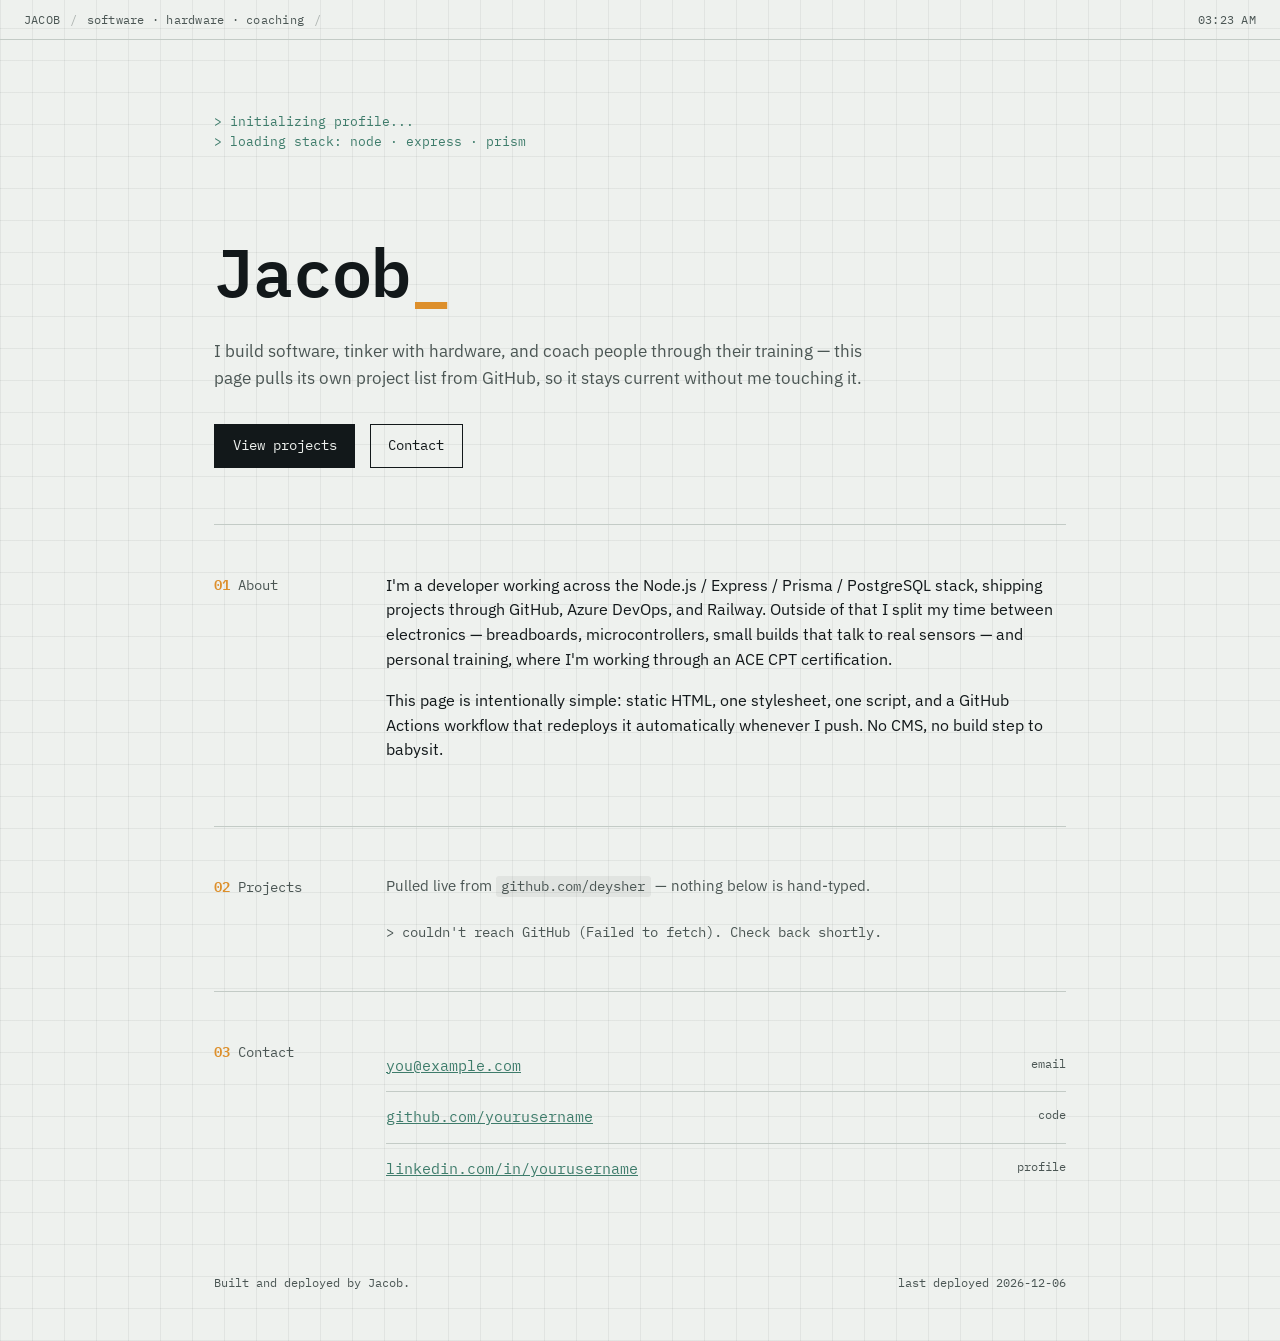
==== index.html @ d07df286 "Initial portfolio" ====
<!DOCTYPE html>
<html lang="en">
<head>
<meta charset="UTF-8" />
<meta name="viewport" content="width=device-width, initial-scale=1.0" />
<title>Jacob — Software / Hardware / Coaching</title>
<meta name="description" content="Portfolio of Jacob — software development, hardware projects, and personal training." />
<link rel="preconnect" href="https://fonts.googleapis.com">
<link rel="preconnect" href="https://fonts.gstatic.com" crossorigin>
<link href="https://fonts.googleapis.com/css2?family=IBM+Plex+Mono:wght@400;500;600&family=IBM+Plex+Sans:wght@400;500;600;700&display=swap" rel="stylesheet">
<link rel="stylesheet" href="style.css">
</head>
<body>

  <div class="statusbar">
    <span class="statusbar__item">JACOB</span>
    <span class="statusbar__sep">/</span>
    <span class="statusbar__item">software · hardware · coaching</span>
    <span class="statusbar__sep">/</span>
    <span class="statusbar__item" id="clock"></span>
  </div>

  <header class="hero">
    <pre class="boot" id="boot" aria-live="polite"></pre>
    <h1 class="hero__title">Jacob<span class="hero__cursor">_</span></h1>
    <p class="hero__tagline">I build software, tinker with hardware, and coach people through
      their training — this page pulls its own project list from GitHub, so it stays
      current without me touching it.</p>
    <div class="hero__links">
      <a href="#projects" class="btn btn--primary">View projects</a>
      <a href="#contact" class="btn">Contact</a>
    </div>
  </header>

  <main>

    <section class="section" id="about">
      <div class="section__label">
        <span class="index">01</span>
        <span>About</span>
      </div>
      <div class="section__body">
        <p>
          I'm a developer working across the Node.js / Express / Prisma / PostgreSQL stack,
          shipping projects through GitHub, Azure DevOps, and Railway. Outside of that I split
          my time between electronics — breadboards, microcontrollers, small builds that talk
          to real sensors — and personal training, where I'm working through an ACE CPT
          certification.
        </p>
        <p>
          This page is intentionally simple: static HTML, one stylesheet, one script, and a
          GitHub Actions workflow that redeploys it automatically whenever I push. No CMS,
          no build step to babysit.
        </p>
      </div>
    </section>

    <section class="section" id="projects">
      <div class="section__label">
        <span class="index">02</span>
        <span>Projects</span>
      </div>
      <div class="section__body">
        <p class="projects__note">Pulled live from
          <code id="gh-user-label">github.com/yourusername</code> — nothing below is hand-typed.</p>
        <ul class="projects__list" id="projects-list">
          <li class="projects__status" id="projects-status">&gt; fetching repositories…</li>
        </ul>
      </div>
    </section>

    <section class="section" id="contact">
      <div class="section__label">
        <span class="index">03</span>
        <span>Contact</span>
      </div>
      <div class="section__body">
        <ul class="linklist">
          <li><a href="mailto:you@example.com">you@example.com</a><span class="linklist__meta">email</span></li>
          <li><a href="https://github.com/yourusername" target="_blank" rel="noopener">github.com/yourusername</a><span class="linklist__meta">code</span></li>
          <li><a href="https://linkedin.com/in/yourusername" target="_blank" rel="noopener">linkedin.com/in/yourusername</a><span class="linklist__meta">profile</span></li>
        </ul>
      </div>
    </section>

  </main>

  <footer class="footer">
    <span>Built and deployed by Jacob.</span>
    <span id="build-stamp"></span>
  </footer>

  <script src="script.js"></script>
</body>
</html>
---- style.css ----
:root {
  --paper: #eef1ee;
  --paper-line: rgba(18, 24, 26, 0.06);
  --ink: #12181a;
  --ink-soft: #4b5654;
  --line: #c3cbc6;
  --amber: #dd8f2b;
  --trace: #3e7c6b;

  --mono: 'IBM Plex Mono', ui-monospace, SFMono-Regular, Menlo, monospace;
  --sans: 'IBM Plex Sans', -apple-system, BlinkMacSystemFont, sans-serif;

  --measure: 68ch;
}

* { box-sizing: border-box; }

html { scroll-behavior: smooth; }

@media (prefers-reduced-motion: reduce) {
  html { scroll-behavior: auto; }
  * { animation-duration: 0.01ms !important; animation-iteration-count: 1 !important; transition-duration: 0.01ms !important; }
}

body {
  margin: 0;
  background-color: var(--paper);
  background-image:
    repeating-linear-gradient(0deg, var(--paper-line) 0px, var(--paper-line) 1px, transparent 1px, transparent 32px),
    repeating-linear-gradient(90deg, var(--paper-line) 0px, var(--paper-line) 1px, transparent 1px, transparent 32px);
  color: var(--ink);
  font-family: var(--sans);
  line-height: 1.55;
  -webkit-font-smoothing: antialiased;
}

a { color: var(--trace); }
a:hover { color: var(--amber); }

:focus-visible {
  outline: 2px solid var(--amber);
  outline-offset: 3px;
}

code {
  font-family: var(--mono);
  font-size: 0.92em;
  background: rgba(18, 24, 26, 0.06);
  padding: 0.1em 0.4em;
  border-radius: 3px;
}

/* status bar */
.statusbar {
  display: flex;
  gap: 0.6rem;
  align-items: center;
  padding: 0.6rem 1.5rem;
  font-family: var(--mono);
  font-size: 0.78rem;
  letter-spacing: 0.02em;
  color: var(--ink-soft);
  border-bottom: 1px solid var(--line);
}
.statusbar__sep { opacity: 0.4; }
#clock { margin-left: auto; }

/* hero */
.hero {
  max-width: 900px;
  margin: 0 auto;
  padding: 4.5rem 1.5rem 3.5rem;
}

.boot {
  font-family: var(--mono);
  font-size: 0.82rem;
  color: var(--trace);
  min-height: 6.6em;
  margin: 0 0 1.25rem;
  white-space: pre-wrap;
}

.hero__title {
  font-family: var(--mono);
  font-weight: 600;
  font-size: clamp(2.5rem, 7vw, 4.2rem);
  margin: 0 0 1rem;
  letter-spacing: -0.01em;
}

.hero__cursor {
  display: inline-block;
  color: var(--amber);
  animation: blink 1.1s steps(1) infinite;
}
@keyframes blink { 50% { opacity: 0; } }

.hero__tagline {
  max-width: var(--measure);
  font-size: 1.08rem;
  color: var(--ink-soft);
  margin: 0 0 2rem;
}

.hero__links { display: flex; gap: 0.9rem; }

.btn {
  font-family: var(--mono);
  font-size: 0.85rem;
  text-decoration: none;
  padding: 0.65rem 1.1rem;
  border: 1px solid var(--ink);
  color: var(--ink);
  transition: background-color 0.15s ease, color 0.15s ease, border-color 0.15s ease;
}
.btn:hover { background: var(--ink); color: var(--paper); }
.btn--primary {
  background: var(--ink);
  color: var(--paper);
  border-color: var(--ink);
}
.btn--primary:hover {
  background: var(--amber);
  border-color: var(--amber);
  color: var(--ink);
}

/* sections */
main {
  max-width: 900px;
  margin: 0 auto;
  padding: 0 1.5rem;
}

.section {
  display: grid;
  grid-template-columns: 140px 1fr;
  gap: 2rem;
  padding: 3rem 0;
  border-top: 1px solid var(--line);
}

.section__label {
  font-family: var(--mono);
  font-size: 0.85rem;
  color: var(--ink-soft);
  display: flex;
  gap: 0.5rem;
  align-items: baseline;
}
.section__label .index {
  color: var(--amber);
  font-weight: 600;
}

.section__body { max-width: var(--measure); }
.section__body p { margin: 0 0 1rem; }

/* projects */
.projects__note {
  font-size: 0.92rem;
  color: var(--ink-soft);
  margin-bottom: 1.5rem !important;
}

.projects__list {
  list-style: none;
  margin: 0;
  padding: 0;
}

.projects__status {
  font-family: var(--mono);
  font-size: 0.85rem;
  color: var(--ink-soft);
}

.project {
  padding: 1.1rem 0;
  border-top: 1px solid var(--line);
}
.project:first-child { border-top: none; }

.project__row {
  display: flex;
  justify-content: space-between;
  align-items: baseline;
  gap: 1rem;
  flex-wrap: wrap;
}

.project__name {
  font-family: var(--mono);
  font-weight: 600;
  font-size: 1rem;
  text-decoration: none;
  color: var(--ink);
}
.project__name:hover { color: var(--trace); }

.project__meta {
  font-family: var(--mono);
  font-size: 0.76rem;
  color: var(--ink-soft);
  white-space: nowrap;
}

.project__desc {
  margin: 0.4rem 0 0;
  color: var(--ink-soft);
  font-size: 0.95rem;
}

.project__lang {
  display: inline-block;
  margin-top: 0.5rem;
  font-family: var(--mono);
  font-size: 0.72rem;
  color: var(--trace);
  border-bottom: 1px solid var(--trace);
}

/* contact */
.linklist {
  list-style: none;
  margin: 0;
  padding: 0;
}
.linklist li {
  display: flex;
  justify-content: space-between;
  padding: 0.85rem 0;
  border-top: 1px solid var(--line);
  font-family: var(--mono);
  font-size: 0.95rem;
}
.linklist li:first-child { border-top: none; }
.linklist__meta { color: var(--ink-soft); font-size: 0.78rem; }

/* footer */
.footer {
  max-width: 900px;
  margin: 0 auto;
  padding: 2rem 1.5rem 3rem;
  display: flex;
  justify-content: space-between;
  font-family: var(--mono);
  font-size: 0.76rem;
  color: var(--ink-soft);
}

@media (max-width: 620px) {
  .section { grid-template-columns: 1fr; gap: 0.6rem; }
  .hero { padding-top: 3rem; }
}
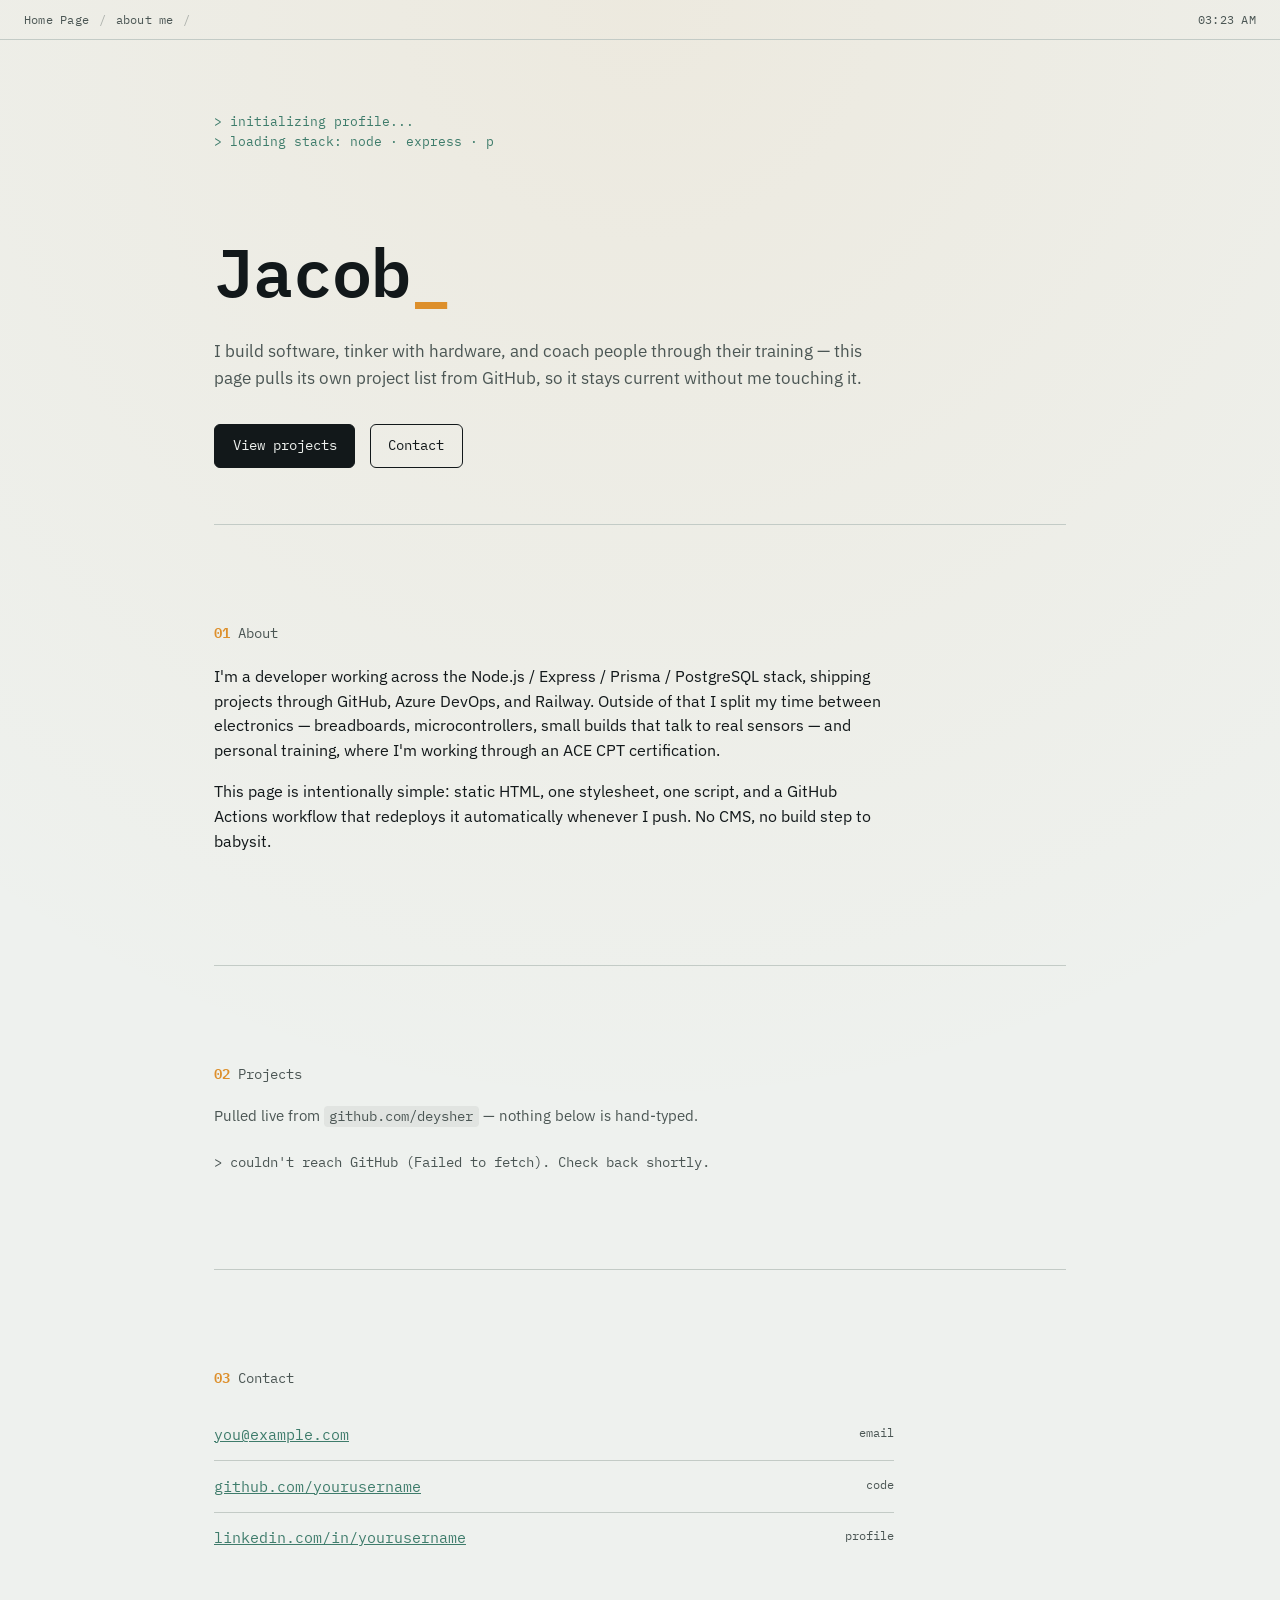
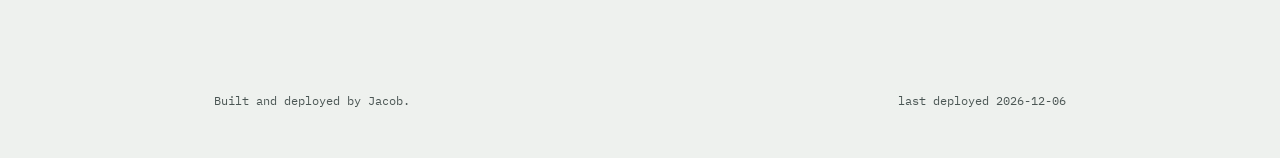
==== commit 85a9c784: "Modified status bar" ====
--- a/index.html
+++ b/index.html
@@ -13,9 +13,9 @@
 <body>
 
   <div class="statusbar">
-    <span class="statusbar__item">JACOB</span>
+    <a href="index.html" class="statusbar__item">Home Page</a>
     <span class="statusbar__sep">/</span>
-    <span class="statusbar__item">software · hardware · coaching</span>
+    <a href="about.html" class="statusbar__item">about me</a>
     <span class="statusbar__sep">/</span>
     <span class="statusbar__item" id="clock"></span>
   </div>
--- a/style.css
+++ b/style.css
@@ -24,14 +24,13 @@
 
 body {
   margin: 0;
-  background-color: var(--paper);
-  background-image:
-    repeating-linear-gradient(0deg, var(--paper-line) 0px, var(--paper-line) 1px, transparent 1px, transparent 32px),
-    repeating-linear-gradient(90deg, var(--paper-line) 0px, var(--paper-line) 1px, transparent 1px, transparent 32px);
   color: var(--ink);
   font-family: var(--sans);
   line-height: 1.55;
   -webkit-font-smoothing: antialiased;
+  background-color: var(--paper);
+  background-image: radial-gradient(circle at 50% 0%, rgba(221, 143, 43, 0.08), transparent 60%);
+  background-repeat: no-repeat;
 }
 
 a { color: var(--trace); }
@@ -47,7 +46,7 @@
   font-size: 0.92em;
   background: rgba(18, 24, 26, 0.06);
   padding: 0.1em 0.4em;
-  border-radius: 3px;
+  border-radius: 4px;
 }
 
 /* status bar */
@@ -64,6 +63,12 @@
 }
 .statusbar__sep { opacity: 0.4; }
 #clock { margin-left: auto; }
+.statusbar__item {
+  text-decoration: none;
+  color: var(--ink-soft);
+  transition: color 0.15s ease;
+}
+.statusbar__item:hover { color: var(--amber); }
 
 /* hero */
 .hero {
@@ -111,10 +116,12 @@
   text-decoration: none;
   padding: 0.65rem 1.1rem;
   border: 1px solid var(--ink);
-  color: var(--ink);
-  transition: background-color 0.15s ease, color 0.15s ease, border-color 0.15s ease;
-}
-.btn:hover { background: var(--ink); color: var(--paper); }
+  border-radius: 6px;
+  color: var(--ink);
+  display: inline-block;
+  transition: background-color 0.15s ease, color 0.15s ease, border-color 0.15s ease, transform 0.15s ease;
+}
+.btn:hover { background: var(--ink); color: var(--paper); transform: translateY(-1px); }
 .btn--primary {
   background: var(--ink);
   color: var(--paper);
@@ -134,10 +141,7 @@
 }
 
 .section {
-  display: grid;
-  grid-template-columns: 140px 1fr;
-  gap: 2rem;
-  padding: 3rem 0;
+  padding: 6rem 0;
   border-top: 1px solid var(--line);
 }
 
@@ -148,6 +152,7 @@
   display: flex;
   gap: 0.5rem;
   align-items: baseline;
+  margin-bottom: 1.25rem;
 }
 .section__label .index {
   color: var(--amber);
@@ -219,6 +224,7 @@
   font-size: 0.72rem;
   color: var(--trace);
   border-bottom: 1px solid var(--trace);
+  border-radius: 2px;
 }
 
 /* contact */
@@ -251,6 +257,5 @@
 }
 
 @media (max-width: 620px) {
-  .section { grid-template-columns: 1fr; gap: 0.6rem; }
   .hero { padding-top: 3rem; }
-}
+}
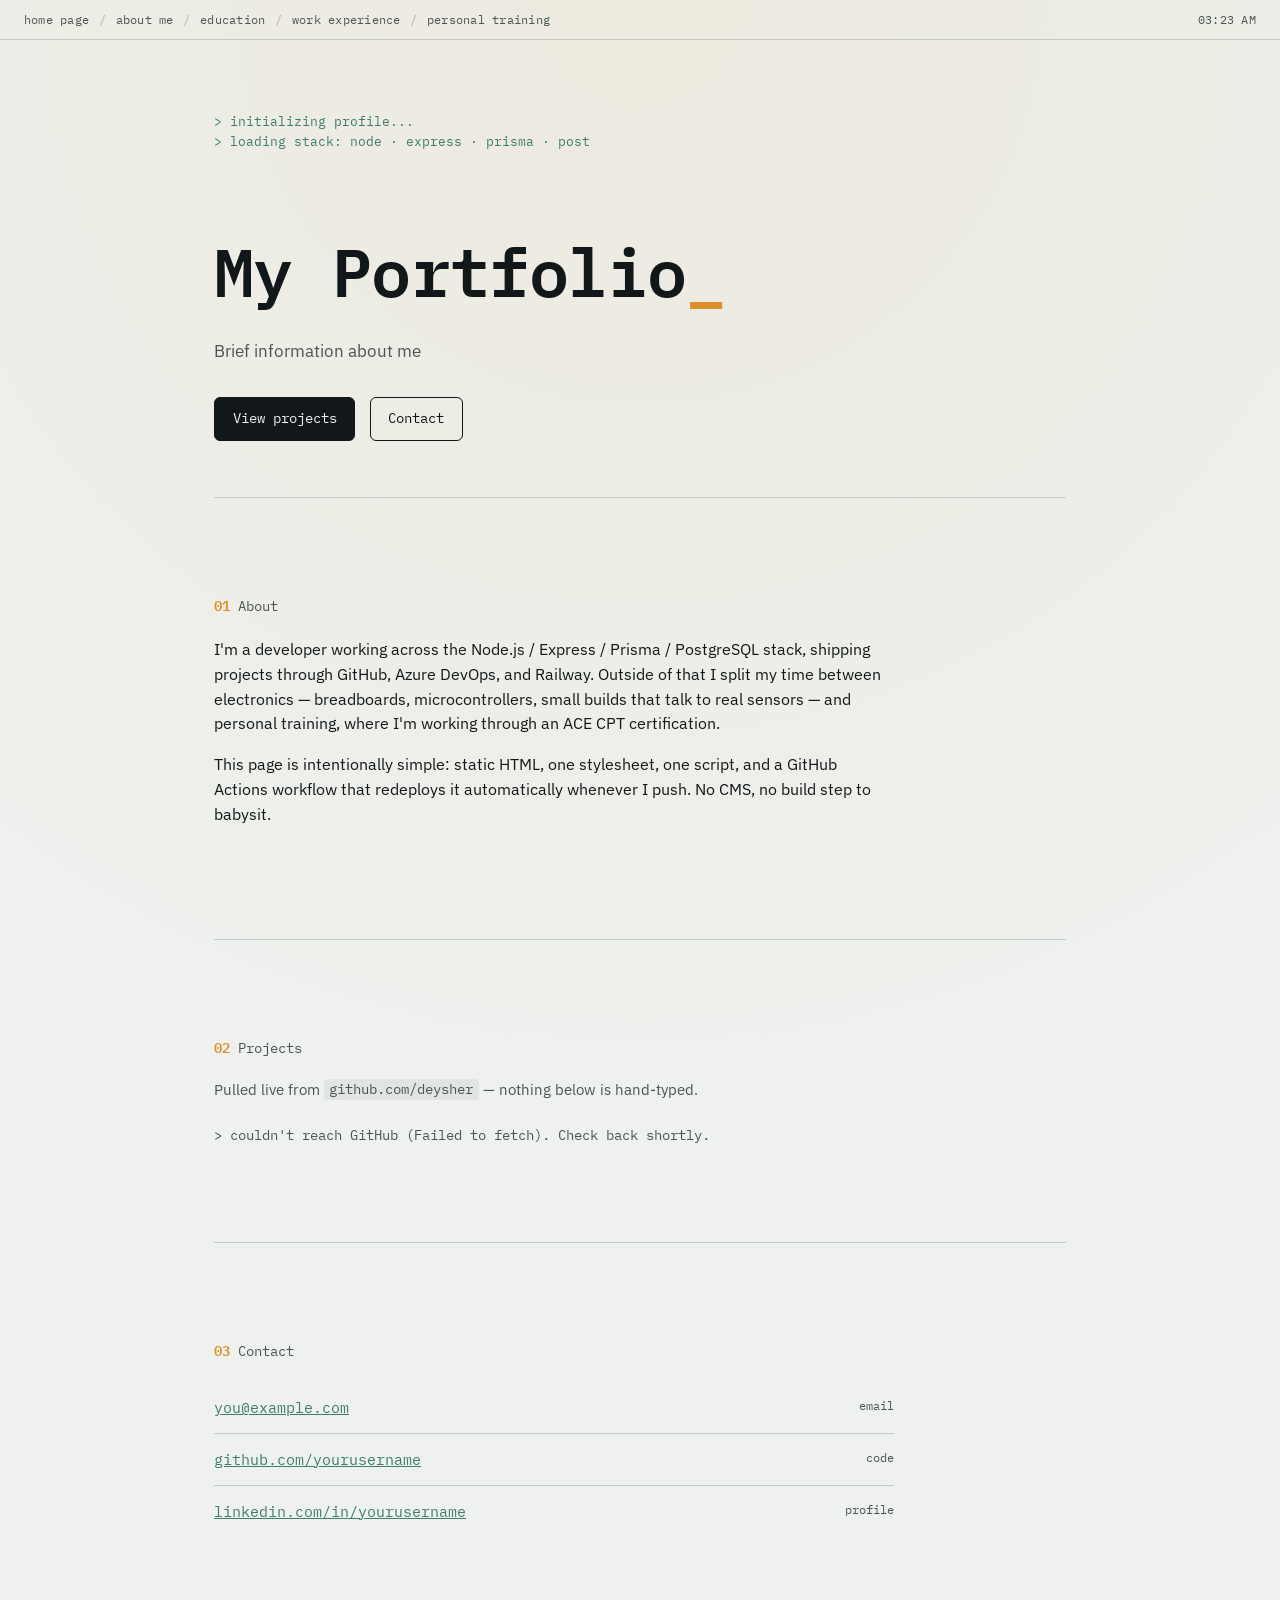
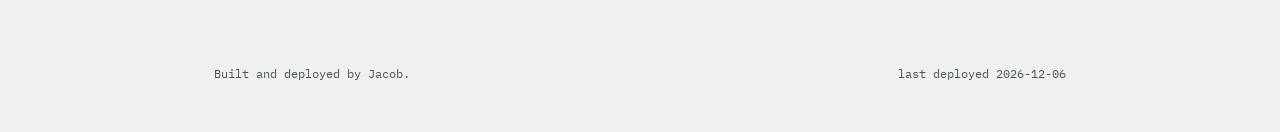
==== commit 97045b79: "Added more HTML Pages" ====
--- a/index.html
+++ b/index.html
@@ -13,19 +13,22 @@
 <body>
 
   <div class="statusbar">
-    <a href="index.html" class="statusbar__item">Home Page</a>
+    <a href="index.html" class="statusbar__item">home page</a>
     <span class="statusbar__sep">/</span>
     <a href="about.html" class="statusbar__item">about me</a>
     <span class="statusbar__sep">/</span>
+    <a href="education.html" class="statusbar__item">education</a>
+    <span class="statusbar__sep">/</span>
+    <a href="workExperience.html" class="statusbar__item">work experience</a>
+    <span class="statusbar__sep">/</span>
+    <a href="personalTraining.html" class="statusbar__item">personal training</a>
     <span class="statusbar__item" id="clock"></span>
   </div>
 
   <header class="hero">
     <pre class="boot" id="boot" aria-live="polite"></pre>
-    <h1 class="hero__title">Jacob<span class="hero__cursor">_</span></h1>
-    <p class="hero__tagline">I build software, tinker with hardware, and coach people through
-      their training — this page pulls its own project list from GitHub, so it stays
-      current without me touching it.</p>
+    <h1 class="hero__title">My Portfolio<span class="hero__cursor">_</span></h1>
+    <p class="hero__tagline">Brief information about me</p>
     <div class="hero__links">
       <a href="#projects" class="btn btn--primary">View projects</a>
       <a href="#contact" class="btn">Contact</a>
